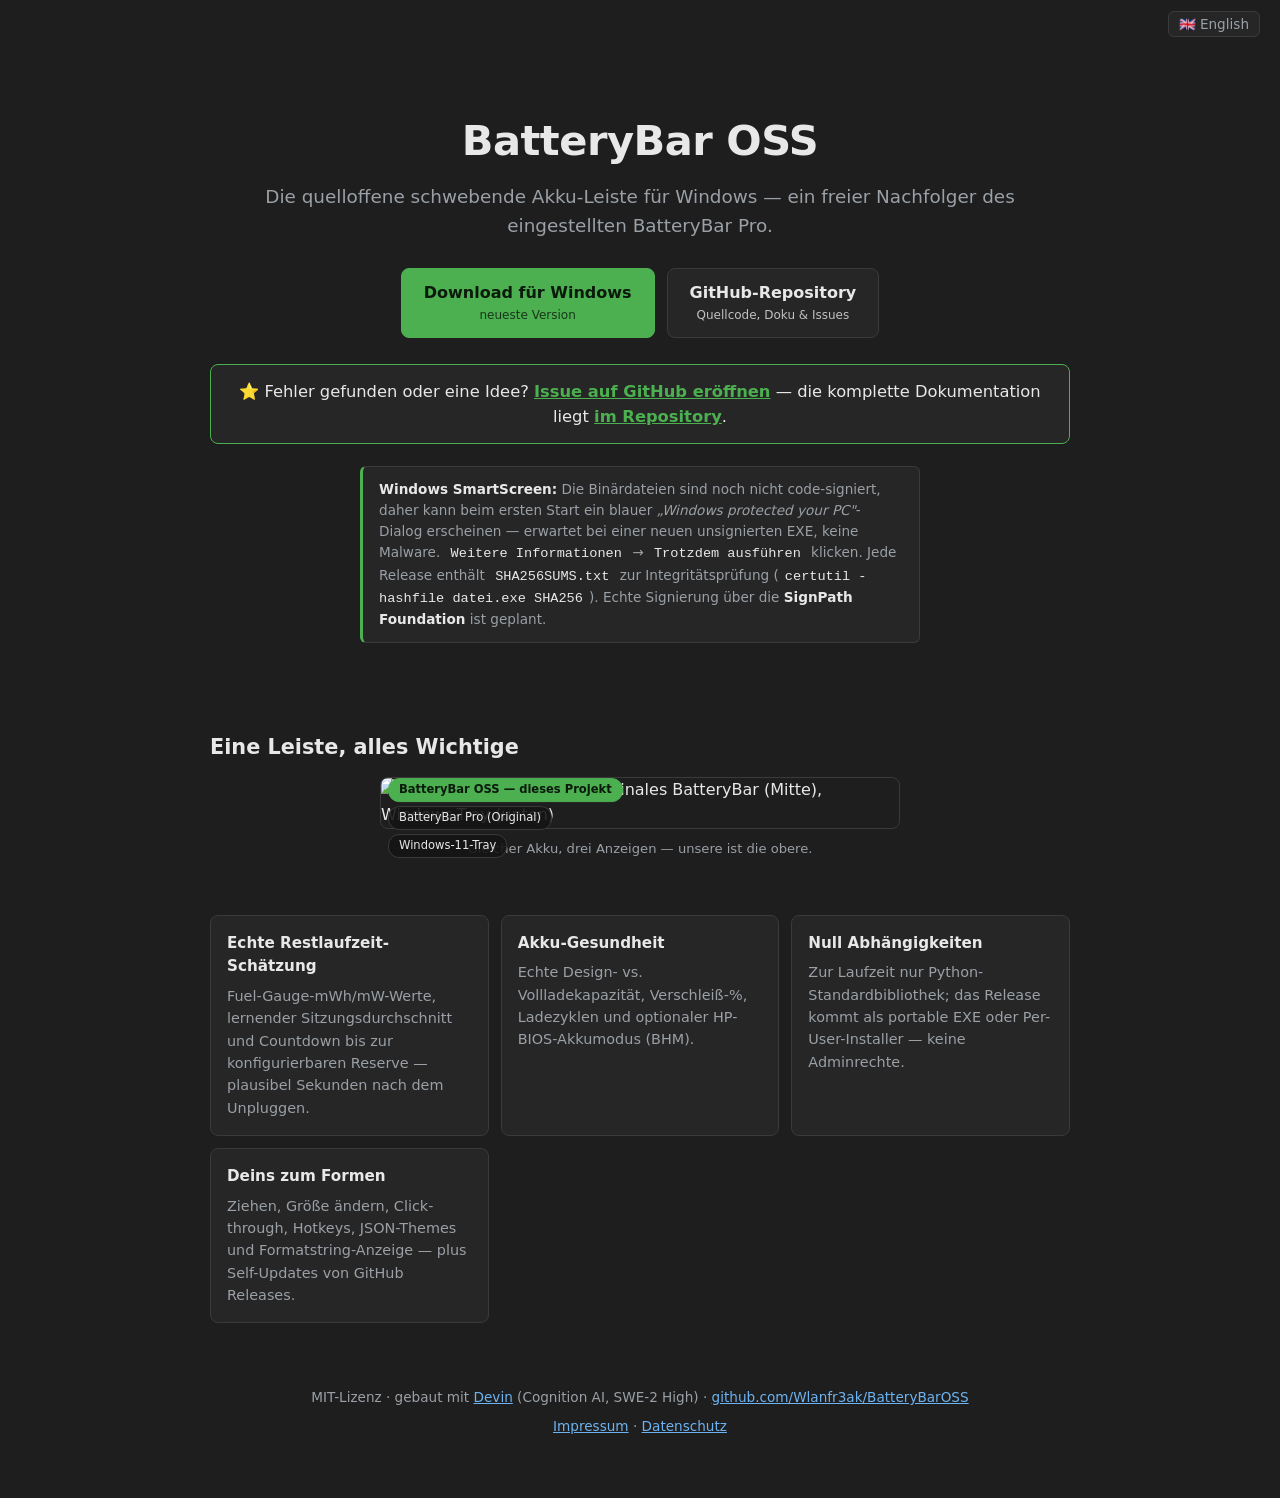
==== site/de/index.html @ 0566df06 "v0.8.3: Bilingual site (EN canonical + DE mirror under site/de/) - legal pages rewritten in English " ====
<!DOCTYPE html>
<html lang="de">
<head>
<meta charset="utf-8">
<meta name="viewport" content="width=device-width, initial-scale=1">
<title>BatteryBar OSS — schwebende Akku-Leiste für Windows</title>
<meta name="description" content="Open-Source Akku-Statusleiste für Windows 11 — ein freier Ersatz für das eingestellte BatteryBar Pro.">
<link rel="stylesheet" href="../style.css">
</head>
<body>
<p class="lang"><a href="../" title="English">🇬🇧 English</a></p>
<main>
  <header>
    <h1>BatteryBar OSS <span class="ver" id="ver"></span></h1>
    <p class="tagline">Die quelloffene schwebende Akku-Leiste für Windows —
    ein freier Nachfolger des eingestellten BatteryBar&nbsp;Pro.</p>
    <div class="actions" id="downloads">
      <a class="btn primary" href="https://github.com/Wlanfr3ak/BatteryBarOSS/releases/latest">
        Download für Windows<small>neueste Version</small></a>
      <a class="btn ghost" href="https://github.com/Wlanfr3ak/BatteryBarOSS">
        GitHub-Repository<small>Quellcode, Doku &amp; Issues</small></a>
    </div>
    <p class="ghcallout">
      ⭐ Fehler gefunden oder eine Idee?
      <a href="https://github.com/Wlanfr3ak/BatteryBarOSS/issues">Issue auf GitHub eröffnen</a> —
      die komplette Dokumentation liegt
      <a href="https://github.com/Wlanfr3ak/BatteryBarOSS">im Repository</a>.
    </p>
    <p class="note">
      <b>Windows SmartScreen:</b> Die Binärdateien sind noch nicht
      code-signiert, daher kann beim ersten Start ein blauer
      <i>„Windows protected your PC"</i>-Dialog erscheinen — erwartet bei
      einer neuen unsignierten EXE, keine Malware.
      <code>Weitere Informationen</code> → <code>Trotzdem ausführen</code>
      klicken. Jede Release enthält <code>SHA256SUMS.txt</code> zur
      Integritätsprüfung (<code>certutil -hashfile datei.exe SHA256</code>).
      Echte Signierung über die <b>SignPath Foundation</b> ist geplant.
    </p>
  </header>

  <section>
    <h2>Eine Leiste, alles Wichtige</h2>
    <figure class="shotwrap">
      <img class="shot" src="../screenshot-compare.jpg"
           alt="BatteryBar OSS (oben), originales BatteryBar (Mitte), Windows-Tray (unten)">
      <span class="tag ours" style="top:16%">BatteryBar OSS — dieses Projekt</span>
      <span class="tag" style="top:50%">BatteryBar Pro (Original)</span>
      <span class="tag" style="top:84%">Windows-11-Tray</span>
      <figcaption>Gleicher Akku, drei Anzeigen — unsere ist die obere.</figcaption>
    </figure>
  </section>

  <section>
    <div class="grid">
      <div class="card"><h3>Echte Restlaufzeit-Schätzung</h3>
        <p>Fuel-Gauge-mWh/mW-Werte, lernender Sitzungsdurchschnitt und
        Countdown bis zur konfigurierbaren Reserve — plausibel Sekunden
        nach dem Unpluggen.</p></div>
      <div class="card"><h3>Akku-Gesundheit</h3>
        <p>Echte Design- vs. Vollladekapazität, Verschleiß-%, Ladezyklen
        und optionaler HP-BIOS-Akkumodus (BHM).</p></div>
      <div class="card"><h3>Null Abhängigkeiten</h3>
        <p>Zur Laufzeit nur Python-Standardbibliothek; das Release kommt
        als portable EXE oder Per-User-Installer — keine Adminrechte.</p></div>
      <div class="card"><h3>Deins zum Formen</h3>
        <p>Ziehen, Größe ändern, Click-through, Hotkeys, JSON-Themes und
        Formatstring-Anzeige — plus Self-Updates von GitHub Releases.</p></div>
    </div>
  </section>

  <footer>
    <p>MIT-Lizenz · gebaut mit <a href="https://devin.ai">Devin</a>
    (Cognition AI, SWE-2 High) ·
    <a href="https://github.com/Wlanfr3ak/BatteryBarOSS">github.com/Wlanfr3ak/BatteryBarOSS</a></p>
    <p style="margin-top:8px"><a href="impressum.html">Impressum</a> ·
    <a href="datenschutz.html">Datenschutz</a></p>
  </footer>
</main>
<script>
fetch("https://api.github.com/repos/Wlanfr3ak/BatteryBarOSS/releases/latest")
  .then(function (r) { return r.ok ? r.json() : Promise.reject(); })
  .then(function (rel) {
    var ver = (rel.tag_name || "").replace(/^v/, "");
    document.getElementById("ver").textContent = rel.tag_name || "";
    var setup = null, portable = null;
    (rel.assets || []).forEach(function (a) {
      if (/BatteryBarOSS-Setup-.*\.exe$/.test(a.name)) setup = a;
      else if (/BatteryBarOSS-.*\.exe$/.test(a.name)) portable = a;
    });
    if (!setup || !portable) return;
    document.getElementById("downloads").innerHTML =
      '<a class="btn primary" href="' + setup.browser_download_url + '">' +
      'Installer herunterladen<small>BatteryBarOSS-Setup-' + ver + '.exe</small></a>' +
      '<a class="btn ghost" href="' + portable.browser_download_url + '">' +
      'Portable EXE<small>BatteryBarOSS-' + ver + '.exe · ohne Installation</small></a>';
  })
  .catch(function () { /* statische Fallback-Links behalten */ });
</script>
</body>
</html>
---- site/style.css ----
:root {
    --bg: #1e1e1e; --panel: #262626; --border: #3a3a3a;
    --text: #e8e8e8; --dim: #9aa0a6; --accent: #4caf50; --link: #6db3f2;
  }
  * { box-sizing: border-box; margin: 0; }
  .lang { text-align: right; padding: 12px 4px 0; }
  .lang a {
    color: var(--dim); text-decoration: none; font-size: 0.85rem;
    border: 1px solid var(--border); border-radius: 6px;
    padding: 4px 10px; background: var(--panel);
  }
  .lang a:hover { color: var(--text); border-color: var(--accent); }
  body {
    background: var(--bg); color: var(--text);
    font-family: "Segoe UI", system-ui, sans-serif;
    line-height: 1.55; padding: 0 16px 64px;
  }
  main { max-width: 860px; margin: 0 auto; }
  header { text-align: center; padding: 72px 0 32px; }
  h1 { font-size: 2.6rem; letter-spacing: -0.5px; }
  h1 .ver { color: var(--accent); font-size: 1rem; vertical-align: super; }
  .tagline { color: var(--dim); font-size: 1.15rem; margin-top: 10px; }
  .actions { margin-top: 28px; display: flex; gap: 12px; justify-content: center; flex-wrap: wrap; }
  .btn {
    display: inline-block; padding: 12px 22px; border-radius: 8px;
    text-decoration: none; font-weight: 600; border: 1px solid var(--border);
  }
  .btn.primary { background: var(--accent); color: #0b1a0c; border-color: var(--accent); }
  .btn.ghost { color: var(--text); background: var(--panel); }
  .btn small { display: block; font-weight: 400; font-size: 0.75rem; opacity: 0.8; }
  .note {
    max-width: 560px; margin: 22px auto 0; padding: 12px 16px;
    background: var(--panel); border: 1px solid var(--border);
    border-left: 3px solid var(--accent); border-radius: 6px;
    color: var(--dim); font-size: 0.85rem; text-align: left;
  }
  .note b { color: var(--text); }
  .note code { color: var(--text); }
  .ghcallout {
    margin-top: 26px; padding: 14px 20px; border-radius: 8px;
    background: var(--panel); border: 1px solid var(--accent);
    font-size: 1.02rem;
  }
  .ghcallout a { color: var(--accent); font-weight: 700; }
  .shotwrap {
    position: relative; max-width: 520px; margin: 0 auto;
  }
  .shotwrap figcaption {
    margin-top: 10px; color: var(--dim); font-size: 0.82rem;
    text-align: center;
  }
  .tag {
    position: absolute; left: 8px; transform: translateY(-50%);
    padding: 2px 10px; border-radius: 11px; font-size: 0.72rem;
    background: rgba(20,20,20,.88); border: 1px solid var(--border);
    color: var(--text); white-space: nowrap;
  }
  .tag.ours {
    background: var(--accent); border-color: var(--accent);
    color: #0b1a0c; font-weight: 700;
  }
  section { margin-top: 56px; }
  h2 { font-size: 1.3rem; margin-bottom: 14px; }
  .shot {
    display: block; width: 100%;
    border: 1px solid var(--border); border-radius: 8px;
    image-rendering: pixelated;  /* crisp upscale of the small UI shot */
  }
  .grid { display: grid; grid-template-columns: repeat(auto-fit, minmax(240px, 1fr)); gap: 12px; }
  .card { background: var(--panel); border: 1px solid var(--border); border-radius: 8px; padding: 16px; }
  .card h3 { font-size: 0.95rem; margin-bottom: 6px; }
  .card p { color: var(--dim); font-size: 0.9rem; }
  footer { margin-top: 64px; text-align: center; color: var(--dim); font-size: 0.85rem; }
  footer a { color: var(--link); }
  code { background: var(--panel); border-radius: 4px; padding: 1px 6px; }
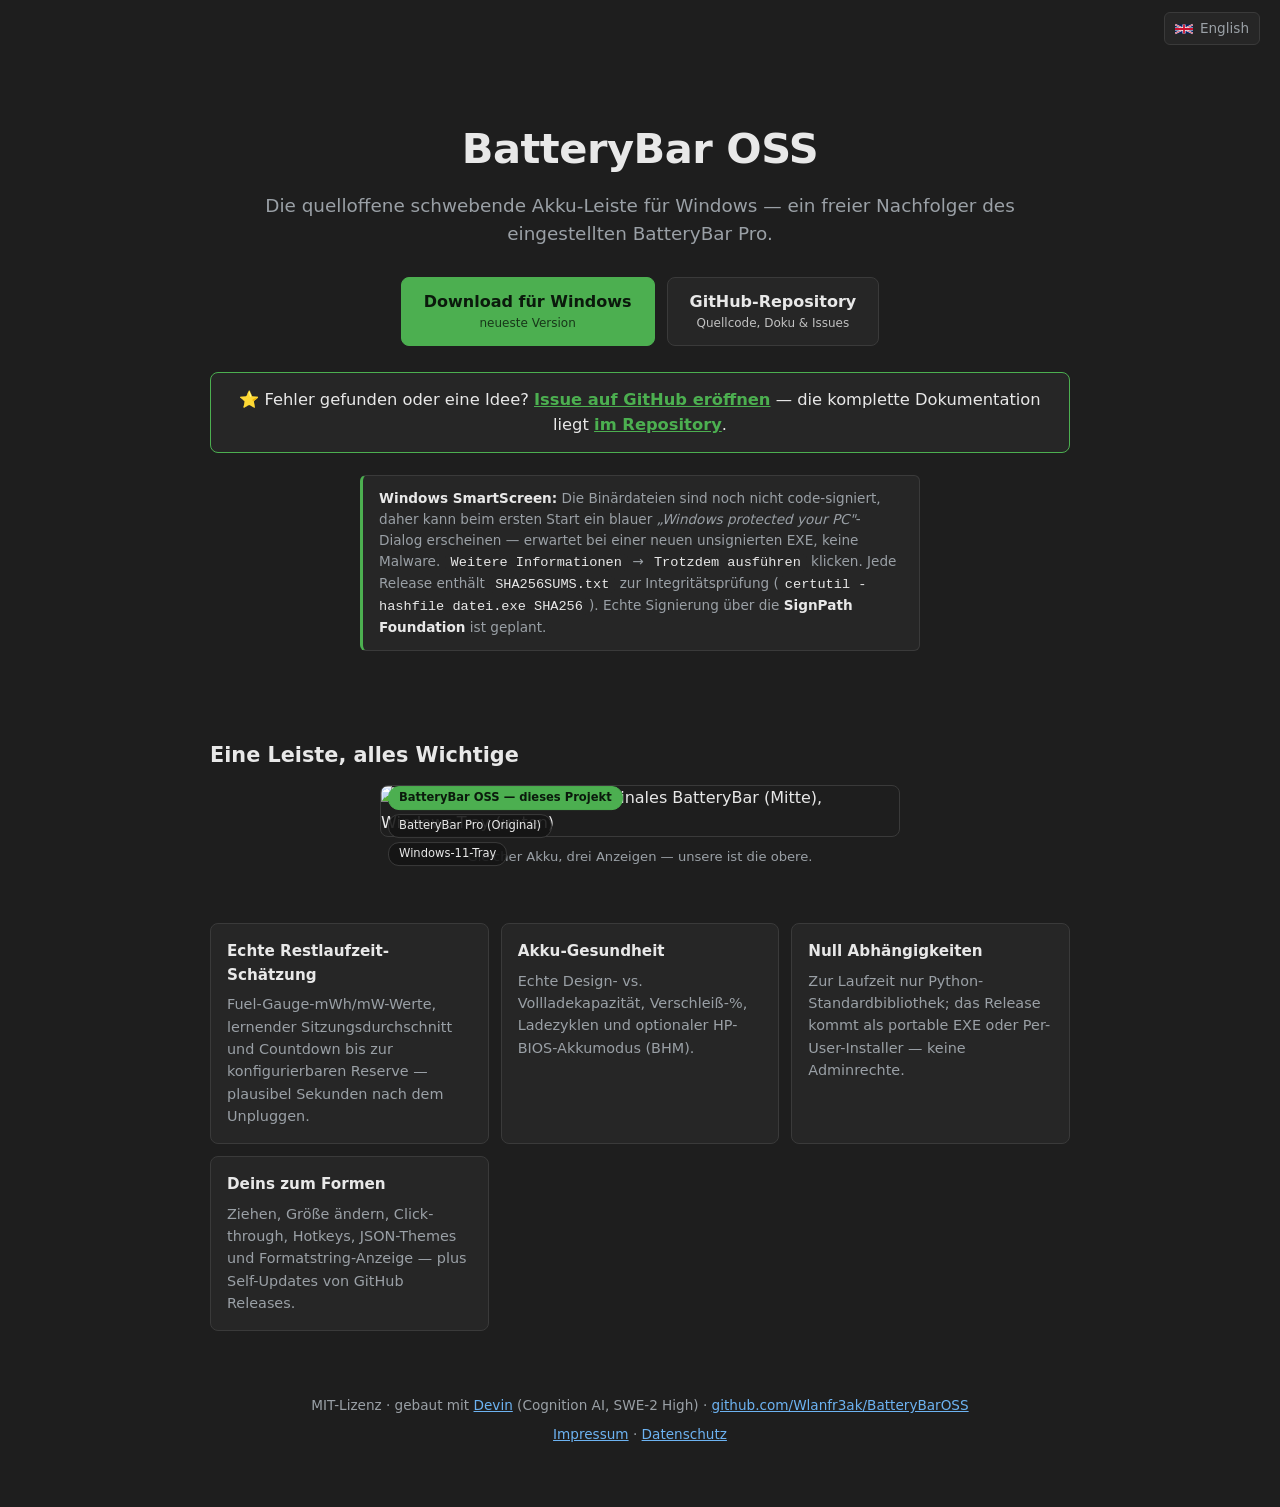
==== commit 4e7c6a9e: "v0.8.4: Site - imprint naming + real flag icons in lang switcher - English legal page: imprint.html " ====
--- a/site/de/index.html
+++ b/site/de/index.html
@@ -8,7 +8,7 @@
 <link rel="stylesheet" href="../style.css">
 </head>
 <body>
-<p class="lang"><a href="../" title="English">🇬🇧 English</a></p>
+<p class="lang"><a href="../" title="English"><svg viewBox="0 0 60 30" width="18" height="12" aria-hidden="true"><rect width="60" height="30" fill="#012169"/><path d="M0,0 L60,30 M60,0 L0,30" stroke="#fff" stroke-width="6"/><path d="M0,0 L60,30 M60,0 L0,30" stroke="#C8102E" stroke-width="2.5"/><path d="M30,0 V30 M0,15 H60" stroke="#fff" stroke-width="10"/><path d="M30,0 V30 M0,15 H60" stroke="#C8102E" stroke-width="6"/></svg> English</a></p>
 <main>
   <header>
     <h1>BatteryBar OSS <span class="ver" id="ver"></span></h1>
--- a/site/style.css
+++ b/site/style.css
@@ -5,11 +5,13 @@
   * { box-sizing: border-box; margin: 0; }
   .lang { text-align: right; padding: 12px 4px 0; }
   .lang a {
+    display: inline-flex; align-items: center; gap: 7px;
     color: var(--dim); text-decoration: none; font-size: 0.85rem;
     border: 1px solid var(--border); border-radius: 6px;
-    padding: 4px 10px; background: var(--panel);
+    padding: 5px 10px; background: var(--panel);
   }
   .lang a:hover { color: var(--text); border-color: var(--accent); }
+  .lang svg { display: block; border-radius: 2px; }
   body {
     background: var(--bg); color: var(--text);
     font-family: "Segoe UI", system-ui, sans-serif;
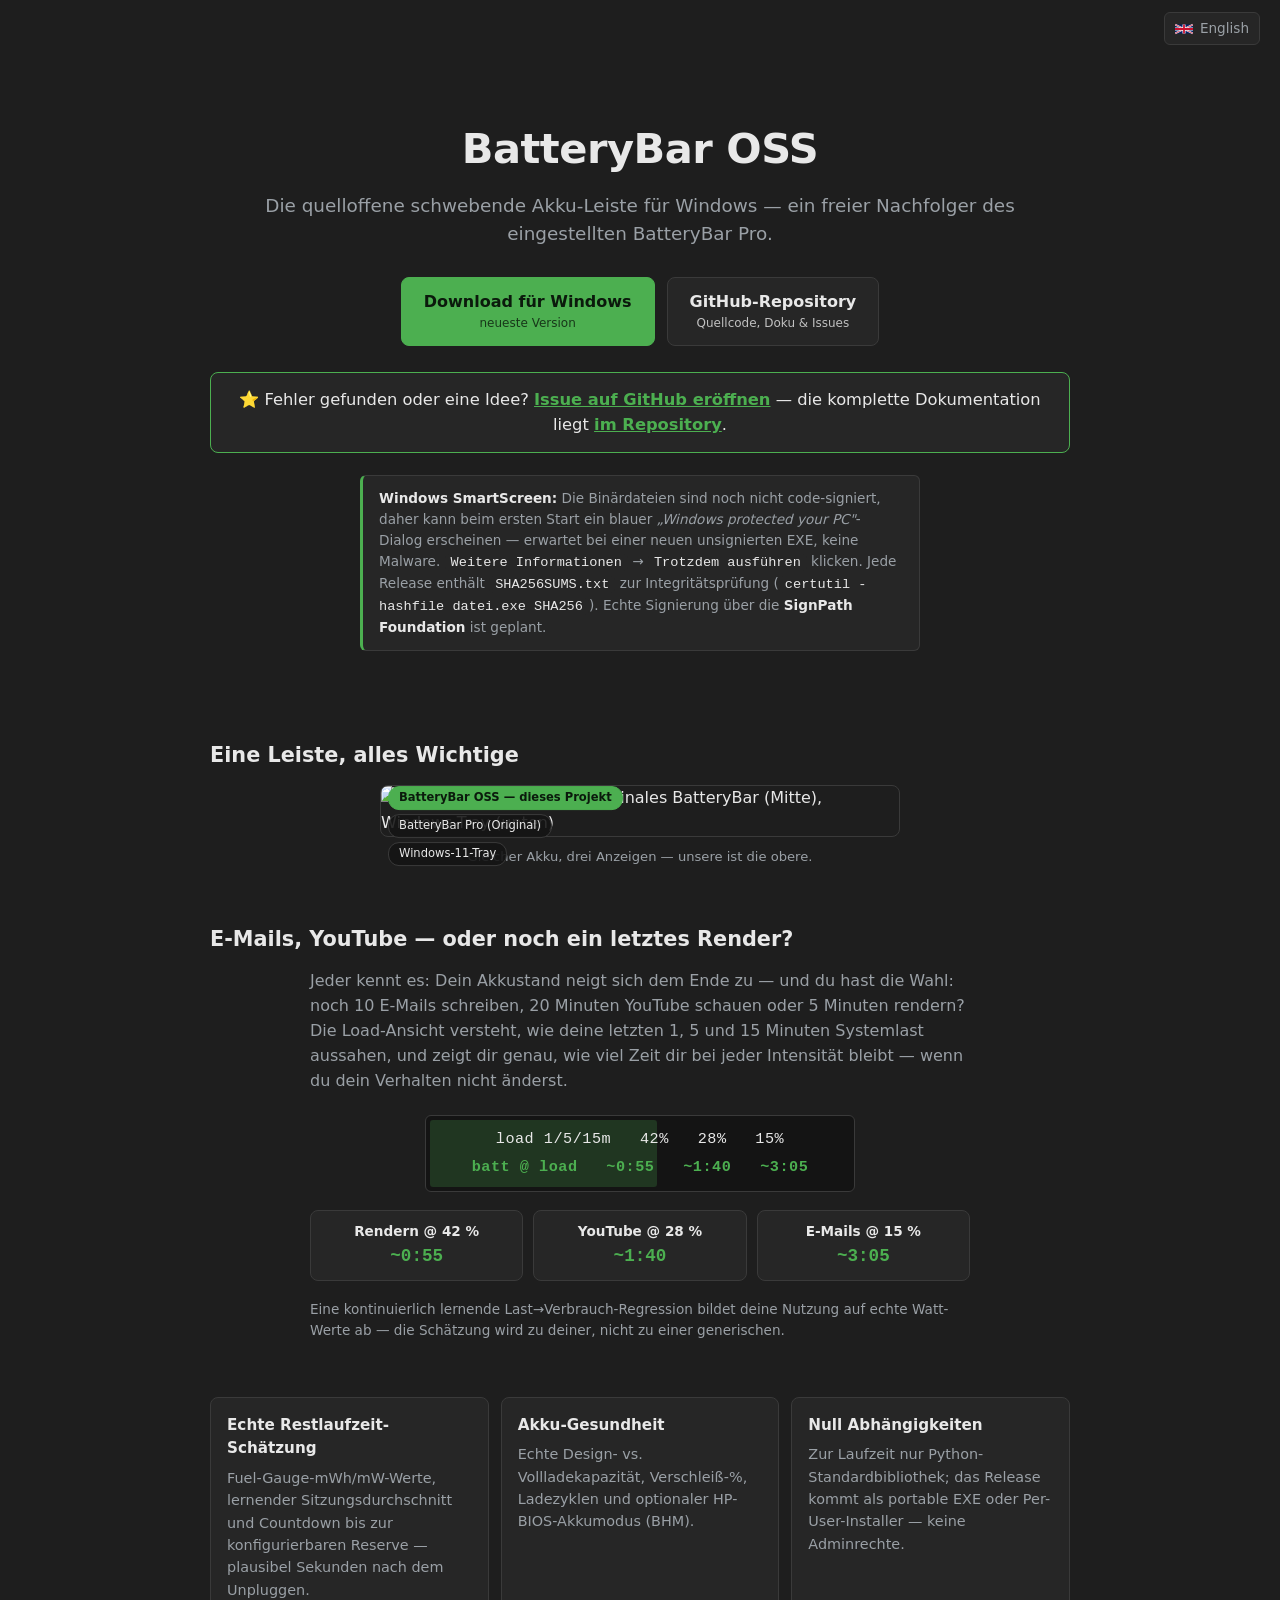
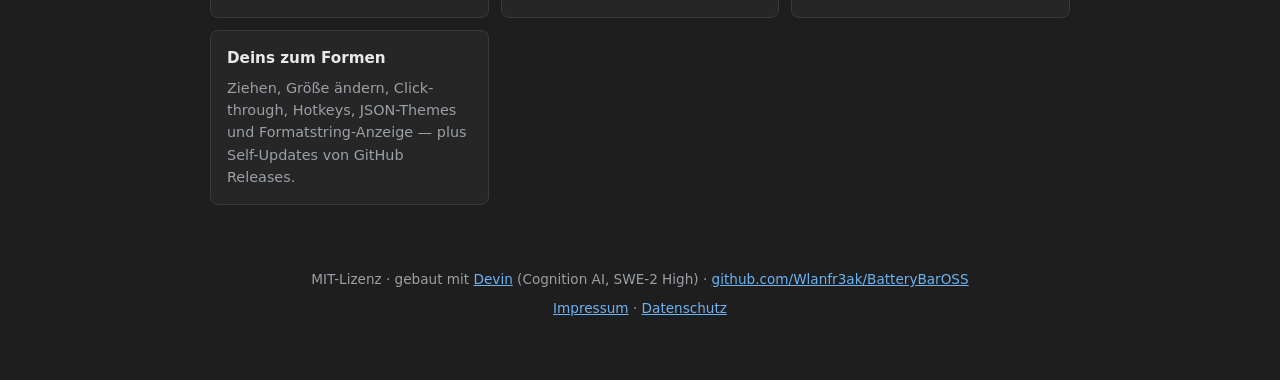
==== commit 7d181cb7: "v0.9.1: Website — load-view story section on EN + DE landing pages Narrative section "Emails, YouTub" ====
--- a/site/de/index.html
+++ b/site/de/index.html
@@ -51,6 +51,31 @@
   </section>
 
   <section>
+    <h2>E-Mails, YouTube — oder noch ein letztes Render?</h2>
+    <p class="lede">Jeder kennt es: Dein Akkustand neigt sich dem Ende
+    zu — und du hast die Wahl: noch 10 E-Mails schreiben, 20 Minuten
+    YouTube schauen oder 5 Minuten rendern? Die Load-Ansicht versteht,
+    wie deine letzten 1, 5 und 15 Minuten Systemlast aussahen, und zeigt
+    dir genau, wie viel Zeit dir bei jeder Intensität bleibt — wenn du
+    dein Verhalten nicht änderst.</p>
+    <div class="barmock" aria-hidden="true">
+      <div class="fill"></div>
+      <div class="rows">
+        <span>load 1/5/15m&nbsp;&nbsp;&nbsp;42%&nbsp;&nbsp;&nbsp;28%&nbsp;&nbsp;&nbsp;15%</span>
+        <span class="t">batt @ load&nbsp;&nbsp;&nbsp;~0:55&nbsp;&nbsp;&nbsp;~1:40&nbsp;&nbsp;&nbsp;~3:05</span>
+      </div>
+    </div>
+    <div class="scenarios">
+      <div class="scenario"><b>Rendern @ 42 %</b><span>~0:55</span></div>
+      <div class="scenario"><b>YouTube @ 28 %</b><span>~1:40</span></div>
+      <div class="scenario"><b>E-Mails @ 15 %</b><span>~3:05</span></div>
+    </div>
+    <p class="lede small">Eine kontinuierlich lernende
+    Last→Verbrauch-Regression bildet deine Nutzung auf echte Watt-Werte
+    ab — die Schätzung wird zu deiner, nicht zu einer generischen.</p>
+  </section>
+
+  <section>
     <div class="grid">
       <div class="card"><h3>Echte Restlaufzeit-Schätzung</h3>
         <p>Fuel-Gauge-mWh/mW-Werte, lernender Sitzungsdurchschnitt und
--- a/site/style.css
+++ b/site/style.css
@@ -68,6 +68,37 @@
     border: 1px solid var(--border); border-radius: 8px;
     image-rendering: pixelated;  /* crisp upscale of the small UI shot */
   }
+  .lede { color: var(--dim); max-width: 660px; margin: 0 auto 22px; }
+  .lede.small { font-size: 0.85rem; margin-top: 4px; }
+  .barmock {
+    position: relative; max-width: 430px; margin: 0 auto 18px;
+    border: 1px solid var(--border); border-radius: 6px;
+    background: #141414; overflow: hidden;
+    font-family: Consolas, "Courier New", monospace;
+  }
+  .barmock .fill {
+    position: absolute; top: 4px; bottom: 4px; left: 4px; width: 53%;
+    background: rgba(76,175,80,.22); border-radius: 3px;
+  }
+  .barmock .rows {
+    position: relative; display: flex; flex-direction: column;
+    gap: 4px; padding: 12px 0; text-align: center;
+    font-size: 0.95rem; letter-spacing: 0.5px;
+  }
+  .barmock .rows .t { color: var(--accent); font-weight: 700; }
+  .scenarios {
+    display: grid; grid-template-columns: repeat(auto-fit, minmax(160px, 1fr));
+    gap: 10px; max-width: 660px; margin: 0 auto 18px;
+  }
+  .scenario {
+    background: var(--panel); border: 1px solid var(--border);
+    border-radius: 8px; padding: 10px 14px; text-align: center;
+  }
+  .scenario b { display: block; font-size: 0.85rem; font-weight: 600; }
+  .scenario span {
+    color: var(--accent); font-weight: 700; font-size: 1.1rem;
+    font-family: Consolas, "Courier New", monospace;
+  }
   .grid { display: grid; grid-template-columns: repeat(auto-fit, minmax(240px, 1fr)); gap: 12px; }
   .card { background: var(--panel); border: 1px solid var(--border); border-radius: 8px; padding: 16px; }
   .card h3 { font-size: 0.95rem; margin-bottom: 6px; }
